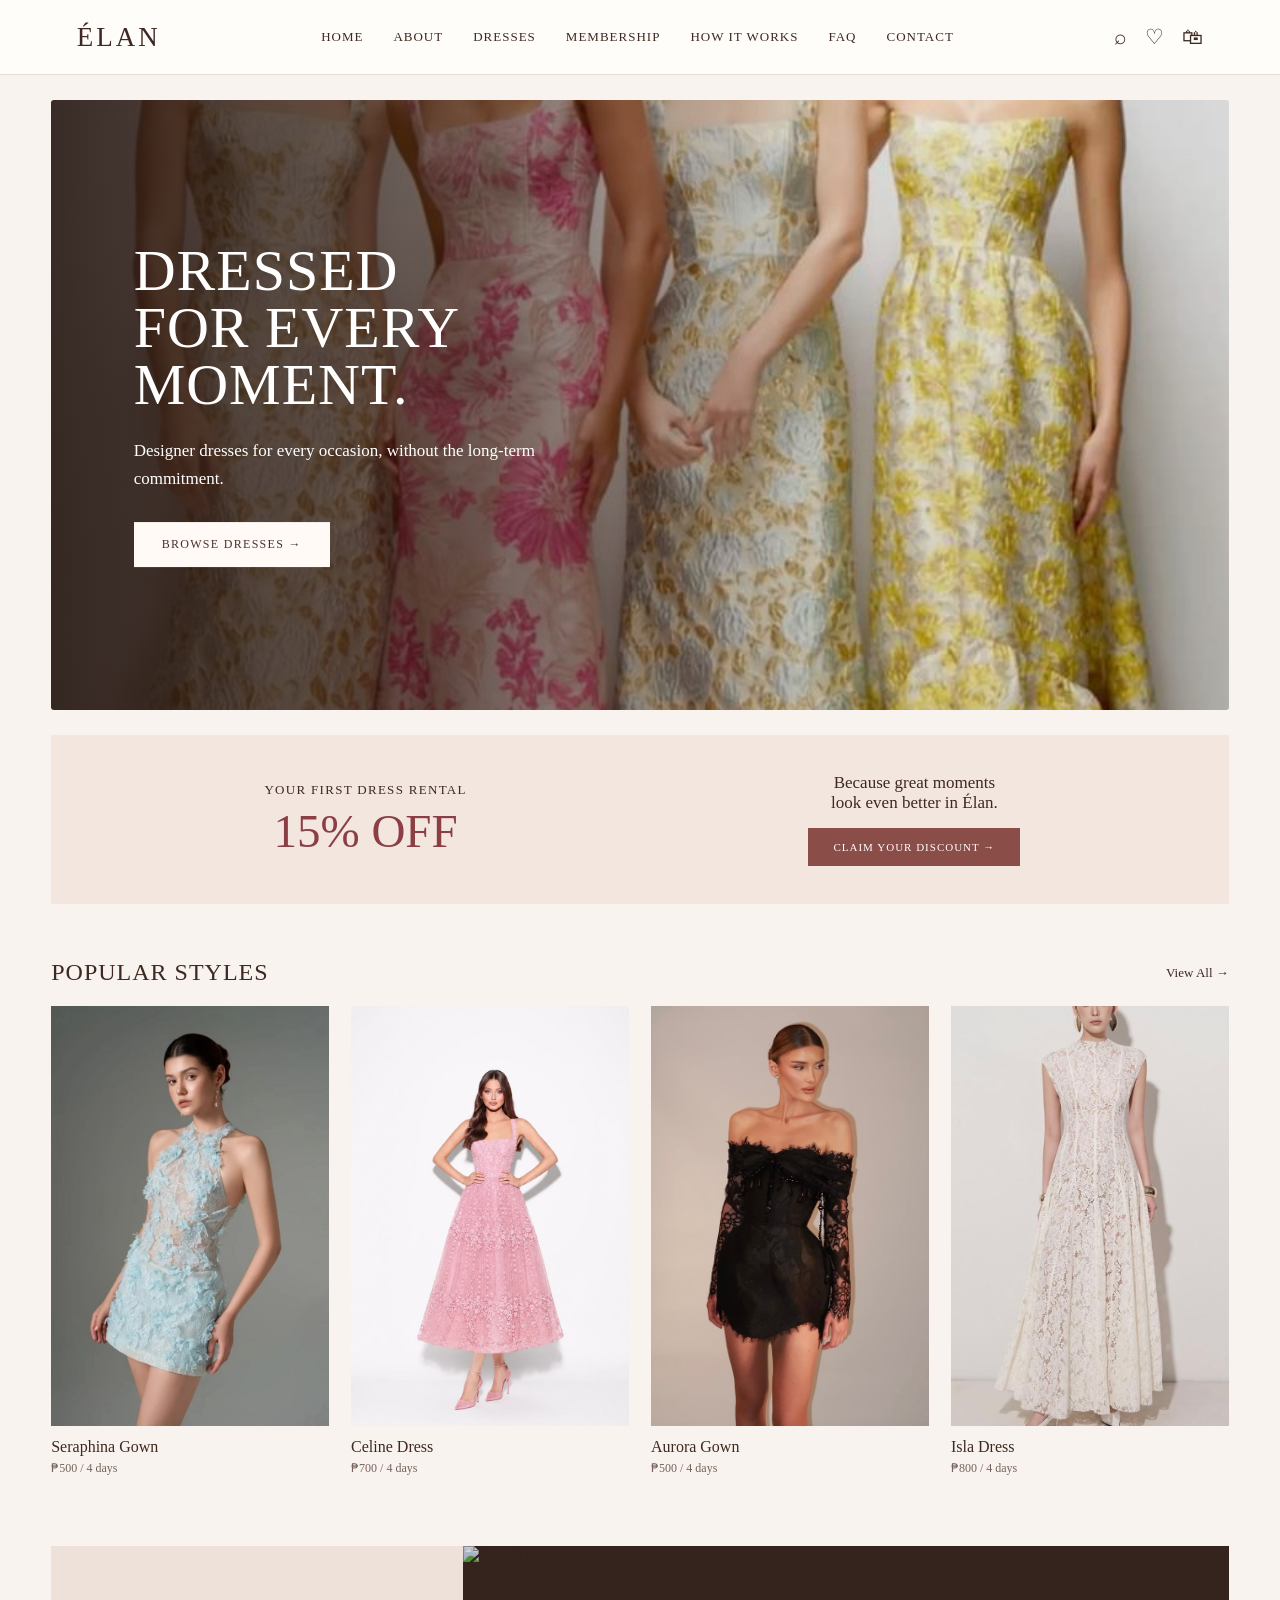
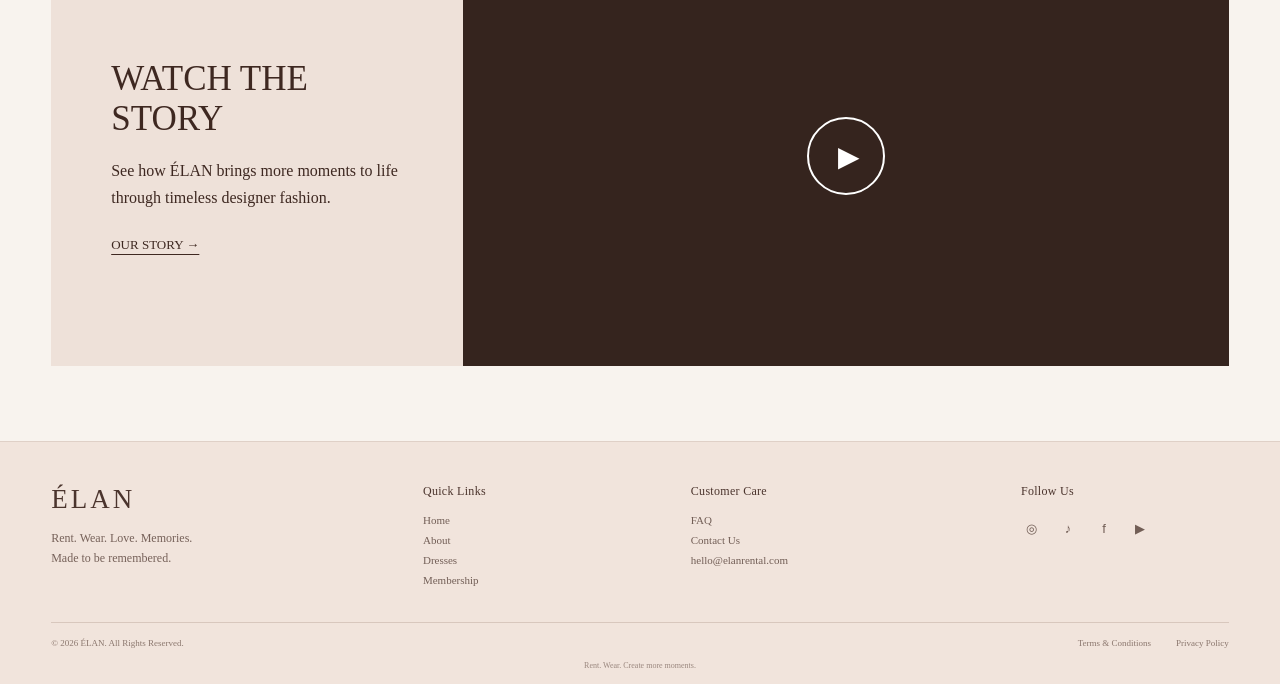
==== index.html @ a9548778 "Add files via upload" ====
<!DOCTYPE html>
<html lang="en">

<head>

    <meta charset="UTF-8">
    <meta name="viewport" content="width=device-width, initial-scale=1.0">

    <title>ÉLAN | Designer Dress Rental</title>

    <link rel="stylesheet" href="style.css">

</head>


<body id="home">


    <!-- ================= HEADER ================= -->

    <header>

        <a href="#home" class="logo">
            ÉLAN
        </a>


        <nav>

            <a href="#home">Home</a>

            <a href="about.html">About</a>

            <a href="#dresses.html">Dresses</a>

            <a href="membership.html">Membership</a>

            <a href="how.html">How It Works</a>

            <a href="#" id="faqLink">FAQ</a>

            <a href="mailto:hello@elanrental.com">Contact</a>

        </nav>


        <div class="icons">

            <span id="searchIcon" title="Search">⌕</span>

            <span id="heartIcon" title="Favorites">♡</span>

            <span id="bagIcon" title="Rental Bag">🛍</span>

        </div>

    </header>



    <!-- ================= HERO ================= -->

    <section class="hero">

        <div class="hero-content">

            <h1>
                DRESSED<br>
                FOR EVERY<br>
                MOMENT.
            </h1>


            <p>
                Designer dresses for every occasion,
                without the long-term commitment.
            </p>


            <a href="#dresses" class="btn-light">
                Browse Dresses →
            </a>

        </div>

    </section>



    <!-- ================= DISCOUNT ================= -->

    <section class="promo">

        <div class="promo-left">

            <p class="promo-small">
                Your First Dress Rental
            </p>

            <h2>
                15% OFF
            </h2>

        </div>


        <div class="promo-right">

            <p>
                Because great moments<br>
                look even better in Élan.
            </p>


            <a href="#" class="btn-dark" id="discountButton">
                Claim Your Discount →
            </a>

        </div>

    </section>



    <!-- ================= POPULAR STYLES ================= -->

    <section class="section" id="dresses">

        <div class="section-title-row">

            <h2>
                Popular Styles
            </h2>


            <a href="#dresses" class="view-all" id="viewAllButton">
                View All →
            </a>

        </div>



        <div class="dress-grid">


            <!-- DRESS 1 -->

            <div
                class="dress-card"
                data-name="Seraphina Gown"
                data-price="500"
            >

                <div class="dress-image">

                    <img
                        src="assets/dress1.jpg"
                        alt="Seraphina Gown"
                    >

                </div>


                <div class="dress-info">

                    <h3>
                        Seraphina Gown
                    </h3>

                    <p>
                        ₱500 / 4 days
                    </p>

                </div>

            </div>



            <!-- DRESS 2 -->

            <div
                class="dress-card"
                data-name="Celine Dress"
                data-price="700"
            >

                <div class="dress-image">

                    <img
                        src="assets/dress2.jpg"
                        alt="Celine Dress"
                    >

                </div>


                <div class="dress-info">

                    <h3>
                        Celine Dress
                    </h3>

                    <p>
                        ₱700 / 4 days
                    </p>

                </div>

            </div>



            <!-- DRESS 3 -->

            <div
                class="dress-card"
                data-name="Aurora Gown"
                data-price="500"
            >

                <div class="dress-image">

                    <img
                        src="assets/dress3.jpg"
                        alt="Aurora Gown"
                    >

                </div>


                <div class="dress-info">

                    <h3>
                        Aurora Gown
                    </h3>

                    <p>
                        ₱500 / 4 days
                    </p>

                </div>

            </div>



            <!-- DRESS 4 -->

            <div
                class="dress-card"
                data-name="Isla Dress"
                data-price="800"
            >

                <div class="dress-image">

                    <img
                        src="assets/dress4.jpg"
                        alt="Isla Dress"
                    >

                </div>


                <div class="dress-info">

                    <h3>
                        Isla Dress
                    </h3>

                    <p>
                        ₱800 / 4 days
                    </p>

                </div>

            </div>

        </div>

    </section>



    <!-- ================= WATCH THE STORY ================= -->

    <section class="story-section" id="story">

        <div class="story-text">

            <h2>
                Watch The Story
            </h2>


            <p>
                See how ÉLAN brings more
                moments to life through
                timeless designer fashion.
            </p>


            <a href="#story" class="story-link" id="storyLink">
                Our Story →
            </a>

        </div>



        <div class="video-box">

            <img
                id="videoThumbnail"
                src="assets/video-thumbnail.jpg"
                alt="ÉLAN Promotional Video"
            >


            <video
                id="elanVideo"
                controls
            >

                <source
                    src="assets/elan-video.mp4"
                    type="video/mp4"
                >

                Your browser does not support the video.

            </video>


            <div class="video-overlay" id="videoOverlay">

                <div class="play-button" id="playButton">
                    ▶
                </div>

            </div>

        </div>

    </section>



    <!-- ================= FOOTER ================= -->

    <footer>

        <div class="footer-main">


            <!-- BRAND -->

            <div class="footer-brand">

                <h2>
                    ÉLAN
                </h2>

                <p>
                    Rent. Wear. Love. Memories.<br>
                    Made to be remembered.
                </p>

            </div>



            <!-- QUICK LINKS -->

            <div class="footer-column">

                <h3>
                    Quick Links
                </h3>


                <a href="#home">
                    Home
                </a>


                <a href="about.html">About</a>
                </a>


                <a href="#dresses.html">
                    Dresses
                </a>


                <a href="membership.html">Membership</a>
                </a>

            </div>



            <!-- CUSTOMER CARE -->

            <div class="footer-column">

                <h3>
                    Customer Care
                </h3>


                <a href="#" class="faqButton">
                    FAQ
                </a>


                <a href="mailto:hello@elanrental.com">
                    Contact Us
                </a>


                <a href="mailto:hello@elanrental.com">
                    hello@elanrental.com
                </a>

            </div>



            <!-- FOLLOW US -->

            <div class="footer-column">

                <h3>
                    Follow Us
                </h3>


                <div class="social-icons">

                    <a
                        href="#"
                        class="socialLink"
                        data-social="Instagram"
                        aria-label="Instagram"
                    >
                        ◎
                    </a>


                    <a
                        href="#"
                        class="socialLink"
                        data-social="TikTok"
                        aria-label="TikTok"
                    >
                        ♪
                    </a>


                    <a
                        href="#"
                        class="socialLink"
                        data-social="Facebook"
                        aria-label="Facebook"
                    >
                        f
                    </a>


                    <a
                        href="#"
                        class="socialLink"
                        data-social="YouTube"
                        aria-label="YouTube"
                    >
                        ▶
                    </a>

                </div>

            </div>

        </div>



        <!-- FOOTER BOTTOM -->

        <div class="footer-bottom">

            <span>
                © 2026 ÉLAN. All Rights Reserved.
            </span>


            <div class="footer-bottom-links">

                <a href="#" id="termsButton">
                    Terms & Conditions
                </a>


                <a href="#" id="privacyButton">
                    Privacy Policy
                </a>

            </div>

        </div>



        <div class="footer-note">
            Rent. Wear. Create more moments.
        </div>

    </footer>


    <script src="script.js"></script>

</body>

</html>
---- style.css ----
* {
    margin: 0;
    padding: 0;
    box-sizing: border-box;
}

html {
    scroll-behavior: smooth;
}

body {
    font-family: Georgia, "Times New Roman", serif;
    background: #f8f3ee;
    color: #3e2821;
}

a {
    text-decoration: none;
    color: inherit;
}


/* =========================
   HEADER
========================== */

header {
    height: 75px;
    background: #fffdf9;

    display: flex;
    align-items: center;
    justify-content: space-between;

    padding: 0 6%;

    border-bottom: 1px solid #e7ddd5;
}

.logo {
    font-size: 27px;
    letter-spacing: 3px;
    font-weight: normal;
}

nav {
    display: flex;
    gap: 30px;

    font-size: 13px;
    text-transform: uppercase;
    letter-spacing: 1px;
}

nav a {
    transition: 0.2s;
}

nav a:hover {
    opacity: 0.55;
}

.icons {
    display: flex;
    align-items: center;
    gap: 18px;

    font-size: 21px;
}

.icons span {
    cursor: pointer;
    user-select: none;
}


/* =========================
   HERO
========================== */

.hero {
    width: 92%;
    max-width: 1450px;
    height: 610px;

    margin: 25px auto;

    position: relative;
    overflow: hidden;

    border-radius: 3px;

    background:
        linear-gradient(
            90deg,
            rgba(34, 18, 13, 0.88) 0%,
            rgba(42, 24, 17, 0.63) 34%,
            rgba(0, 0, 0, 0.05) 70%
        ),
        url("assets/hero.jpg");

    background-size: cover;
    background-position: center;
}

.hero-content {
    position: absolute;

    left: 7%;
    top: 50%;

    transform: translateY(-50%);

    max-width: 490px;

    color: white;
}

.hero h1 {
    font-size: 58px;
    line-height: 0.98;

    font-weight: normal;
    letter-spacing: 1px;

    margin-bottom: 24px;
}

.hero p {
    font-size: 17px;
    line-height: 1.6;

    margin-bottom: 30px;

    max-width: 410px;
}

.btn-light {
    display: inline-block;

    background: #fffaf5;
    color: #493129;

    padding: 15px 28px;

    text-transform: uppercase;

    font-size: 12px;
    letter-spacing: 1.3px;

    transition: 0.2s;
}

.btn-light:hover {
    background: #e9ddd4;
}


/* =========================
   PROMO
========================== */

.promo {
    width: 92%;
    max-width: 1450px;

    margin: 0 auto 55px;

    background: #f2e6df;

    display: grid;
    grid-template-columns: 1fr 1fr;

    align-items: center;

    padding: 38px 65px;

    gap: 50px;
}

.promo-left {
    text-align: center;
}

.promo-small {
    font-size: 13px;

    text-transform: uppercase;
    letter-spacing: 1.3px;

    margin-bottom: 6px;
}

.promo-left h2 {
    font-size: 47px;
    font-weight: normal;

    color: #8b3f45;
}

.promo-right {
    text-align: center;
}

.promo-right p {
    font-size: 17px;
    margin-bottom: 15px;
}

.btn-dark {
    display: inline-block;

    padding: 13px 25px;

    background: #8a4d48;
    color: white;

    text-transform: uppercase;

    font-size: 11px;
    letter-spacing: 1px;
}


/* =========================
   POPULAR STYLES
========================== */

.section {
    width: 92%;
    max-width: 1450px;

    margin: 0 auto 70px;
}

.section-title-row {
    display: flex;

    align-items: center;
    justify-content: space-between;

    margin-bottom: 20px;
}

.section-title-row h2 {
    font-size: 24px;
    font-weight: normal;

    text-transform: uppercase;
    letter-spacing: 1px;
}

.view-all {
    font-size: 13px;
}

.dress-grid {
    display: grid;

    grid-template-columns: repeat(4, 1fr);

    gap: 22px;
}

.dress-card {
    cursor: pointer;
}

.dress-image {
    height: 420px;
    width: 100%;

    overflow: hidden;

    background: #e8ded7;
}

.dress-image img {
    width: 100%;
    height: 100%;

    object-fit: cover;

    transition: transform 0.35s ease;
}

.dress-card:hover img {
    transform: scale(1.035);
}

.dress-info {
    padding-top: 12px;
}

.dress-info h3 {
    font-size: 16px;
    font-weight: normal;

    margin-bottom: 5px;
}

.dress-info p {
    font-size: 12px;

    color: #77635c;
}


/* =========================
   STORY / VIDEO
========================== */

.story-section {
    width: 92%;
    max-width: 1450px;

    margin: 0 auto 75px;

    display: grid;
    grid-template-columns: 35% 65%;

    min-height: 420px;

    background: #eee1d9;
}

.story-text {
    padding: 60px;

    display: flex;
    flex-direction: column;

    justify-content: center;
}

.story-text h2 {
    font-size: 35px;
    font-weight: normal;

    margin-bottom: 18px;

    text-transform: uppercase;
}

.story-text p {
    font-size: 16px;
    line-height: 1.7;

    margin-bottom: 26px;

    max-width: 350px;
}

.story-link {
    font-size: 13px;

    text-transform: uppercase;

    text-decoration: underline;
    text-underline-offset: 5px;
}

.video-box {
    position: relative;

    min-height: 420px;

    overflow: hidden;

    background: #3c2923;
}

.video-box img {
    width: 100%;
    height: 100%;

    object-fit: cover;

    position: absolute;
}

.video-box video {
    width: 100%;
    height: 100%;

    min-height: 420px;

    object-fit: cover;

    position: absolute;

    display: none;
}

.video-overlay {
    position: absolute;
    inset: 0;

    background: rgba(26, 14, 10, 0.18);

    display: flex;

    align-items: center;
    justify-content: center;
}

.play-button {
    width: 78px;
    height: 78px;

    border: 2px solid white;
    border-radius: 50%;

    display: flex;

    align-items: center;
    justify-content: center;

    color: white;

    font-size: 28px;

    padding-left: 5px;

    cursor: pointer;
}


/* =========================
   FOOTER
========================== */

footer {
    background: #f1e4dc;

    border-top: 1px solid #dfd0c7;

    color: #4b342d;
}

.footer-main {
    width: 92%;
    max-width: 1450px;

    margin: 0 auto;

    padding: 42px 0 28px;

    display: grid;

    grid-template-columns: 1.5fr 1fr 1.3fr 1fr;

    gap: 60px;

    align-items: start;
}

.footer-brand h2 {
    font-size: 27px;

    font-weight: normal;

    letter-spacing: 3px;

    margin-bottom: 13px;
}

.footer-brand p {
    max-width: 270px;

    font-size: 12px;
    line-height: 1.7;

    color: #766159;
}

.footer-column {
    display: flex;

    flex-direction: column;

    align-items: flex-start;
}

.footer-column h3 {
    font-size: 12px;

    font-weight: normal;

    margin-bottom: 15px;

    letter-spacing: 0.3px;
}

.footer-column a {
    font-size: 11px;

    color: #725e56;

    margin-bottom: 8px;

    transition: 0.2s;
}

.footer-column a:hover {
    color: #3e2821;

    text-decoration: underline;
}

.social-icons {
    display: flex;

    align-items: center;

    gap: 14px;

    margin-top: 3px;
}

.social-icons a {
    font-family: Arial, sans-serif;

    font-size: 13px;

    margin: 0;

    width: 22px;
    height: 22px;

    display: flex;

    align-items: center;
    justify-content: center;

    border-radius: 50%;
}

.footer-bottom {
    width: 92%;
    max-width: 1450px;

    margin: 0 auto;

    border-top: 1px solid #d8c7bd;

    padding: 15px 0 10px;

    display: flex;

    justify-content: space-between;
    align-items: center;

    font-size: 9px;

    color: #8b776e;
}

.footer-bottom-links {
    display: flex;

    gap: 25px;
}

.footer-bottom a:hover {
    text-decoration: underline;
}

.footer-note {
    width: 92%;
    max-width: 1450px;

    margin: 0 auto;

    text-align: center;

    padding: 3px 0 14px;

    font-size: 8px;

    color: #9a877e;
}


/* =========================
   RESPONSIVE
========================== */

@media (max-width: 1000px) {

    nav {
        display: none;
    }

    .hero {
        height: 520px;
    }

    .hero h1 {
        font-size: 45px;
    }

    .dress-grid {
        grid-template-columns: repeat(2, 1fr);
    }

    .story-section {
        grid-template-columns: 1fr;
    }

    .story-text {
        padding: 45px;
    }

    .video-box {
        height: 400px;
    }

    .footer-main {
        grid-template-columns: repeat(2, 1fr);

        gap: 35px;
    }
}


@media (max-width: 650px) {

    header {
        padding: 0 20px;
    }

    .hero {
        width: calc(100% - 24px);

        height: 530px;
    }

    .hero-content {
        left: 8%;
        right: 8%;
    }

    .hero h1 {
        font-size: 38px;
    }

    .promo {
        width: calc(100% - 24px);

        grid-template-columns: 1fr;

        padding: 30px 20px;

        gap: 20px;
    }

    .promo-left h2 {
        font-size: 37px;
    }

    .section {
        width: calc(100% - 24px);
    }

    .dress-grid {
        grid-template-columns: repeat(2, 1fr);

        gap: 12px;
    }

    .dress-image {
        height: 270px;
    }

    .story-section {
        width: calc(100% - 24px);
    }

    .footer-main {
        grid-template-columns: 1fr 1fr;

        gap: 30px 20px;

        padding: 30px 0 20px;
    }

    .footer-brand {
        grid-column: 1 / -1;
    }

    .footer-bottom {
        flex-direction: column;

        gap: 8px;

        text-align: center;
    }
}



/* ================= ABOUT HERO ================= */

.about-hero {
    width: 92%;
    max-width: 1450px;
    height: 520px;

    margin: 25px auto 35px;

    position: relative;
    overflow: hidden;
}

.about-hero-image {
    position: absolute;
    width: 100%;
    height: 100%;

    object-fit: cover;
    object-position: center;
}

.about-hero-overlay {
    position: absolute;
    inset: 0;

    background: linear-gradient(
        90deg,
        rgba(47, 25, 19, 0.82) 0%,
        rgba(47, 25, 19, 0.45) 35%,
        rgba(0, 0, 0, 0.05) 70%
    );
}

.about-hero-content {
    position: absolute;

    left: 6%;
    top: 50%;

    transform: translateY(-50%);

    color: white;

    z-index: 2;
}

.about-hero-content h1 {
    font-size: 58px;
    line-height: 0.95;

    font-weight: normal;

    margin-bottom: 20px;
}

.about-hero-content p {
    font-size: 17px;
    line-height: 1.55;
}


/* ================= ABOUT CONTENT ================= */

.about-content {
    width: 92%;
    max-width: 1450px;

    margin: 0 auto 30px;
}

.about-story-row,
.about-mission-row {
    display: grid;

    grid-template-columns: 1fr 320px;

    gap: 55px;

    align-items: center;

    padding: 35px 20px;
}

.about-text h2 {
    font-size: 30px;
    font-weight: normal;

    margin-bottom: 12px;
}

.about-text p {
    max-width: 700px;

    font-size: 15px;
    line-height: 1.7;

    color: #654f47;

    margin-bottom: 8px;
}


/* ================= STORY + MISSION IMAGES ================= */

.about-small-image {
    width: 100%;
    height: 230px;

    overflow: hidden;
}

.about-small-image img {
    width: 100%;
    height: 100%;

    object-fit: cover;
}


/* ================= QUOTE ================= */

.about-quote {
    width: 92%;
    max-width: 1450px;
    height: 280px;

    margin: 0 auto 75px;

    position: relative;
    overflow: hidden;
}

.about-quote-image {
    position: absolute;

    width: 100%;
    height: 100%;

    object-fit: cover;
}

.about-quote-overlay {
    position: absolute;
    inset: 0;

    background: rgba(59, 31, 25, 0.35);
}

.about-quote-text {
    position: absolute;
    inset: 0;

    display: flex;
    align-items: center;
    justify-content: center;

    text-align: center;

    color: white;
}

.about-quote-text h2 {
    font-size: 42px;

    line-height: 1.2;

    font-weight: normal;
}


/* ================= RESPONSIVE ================= */

@media (max-width: 900px) {

    .about-hero {
        height: 450px;
    }

    .about-story-row,
    .about-mission-row {
        grid-template-columns: 1fr 250px;

        gap: 30px;
    }

}


@media (max-width: 650px) {

    .about-hero {
        width: calc(100% - 24px);
        height: 420px;
    }

    .about-hero-content {
        left: 8%;
    }

    .about-hero-content h1 {
        font-size: 43px;
    }

    .about-content {
        width: calc(100% - 24px);
    }

    .about-story-row,
    .about-mission-row {
        grid-template-columns: 1fr;

        padding: 25px 5px;
    }

    .about-small-image {
        height: 260px;
    }

    .about-quote {
        width: calc(100% - 24px);
        height: 220px;
    }

    .about-quote-text h2 {
        font-size: 32px;
    }

}

/* =========================================
   DRESSES PAGE
========================================= */

.dresses-page {
    width: 92%;
    max-width: 1450px;
    margin: 35px auto 80px;
}


/* ================= PAGE HEADING ================= */

.dresses-heading {
    margin-bottom: 25px;
}

.dresses-heading h1 {
    font-size: 42px;
    font-weight: normal;
    margin-bottom: 5px;
}

.dresses-heading p {
    font-size: 13px;
    color: #75615a;
}


/* ================= SEARCH ================= */

.dress-search-area {
    margin-bottom: 18px;
}

.dress-search-box {
    width: 100%;
    display: flex;

    border: 1px solid #d4c8c0;

    background: white;
}

.dress-search-box input {
    flex: 1;

    border: none;
    outline: none;

    padding: 13px 15px;

    font-family: inherit;
    font-size: 12px;

    background: transparent;
}

.dress-search-box button {
    width: 50px;

    border: none;
    background: transparent;

    font-size: 18px;

    color: #4b342d;

    cursor: pointer;
}


/* ================= RESULT HEADER ================= */

.dress-results-header {
    display: flex;

    justify-content: space-between;
    align-items: center;

    margin-bottom: 15px;

    font-size: 12px;
}

.dress-results-header button {
    border: none;
    background: transparent;

    font-family: inherit;
    font-size: 12px;

    color: #4b342d;

    cursor: pointer;
}


/* ================= DRESS GRID ================= */

.all-dress-grid {
    display: grid;

    grid-template-columns: repeat(4, 1fr);

    gap: 28px 22px;
}

.all-dress-card {
    cursor: pointer;
}

.all-dress-image {
    width: 100%;
    height: 390px;

    overflow: hidden;

    background: #e8ded7;
}

.all-dress-image img {
    width: 100%;
    height: 100%;

    object-fit: cover;

    transition: transform 0.3s ease;
}

.all-dress-card:hover img {
    transform: scale(1.035);
}

.all-dress-info {
    padding-top: 10px;
}

.all-dress-info h3 {
    font-size: 15px;

    font-weight: normal;

    margin-bottom: 4px;
}

.all-dress-info p {
    font-size: 11px;

    color: #77635c;
}


/* ================= RESPONSIVE ================= */

@media (max-width: 1000px) {

    .all-dress-grid {
        grid-template-columns: repeat(3, 1fr);
    }

}


@media (max-width: 700px) {

    .dresses-heading h1 {
        font-size: 34px;
    }

    .all-dress-grid {
        grid-template-columns: repeat(2, 1fr);

        gap: 18px 12px;
    }

    .all-dress-image {
        height: 280px;
    }

}

/* =========================================
   MEMBERSHIP PAGE
========================================= */

.membership-page {
    width: 92%;
    max-width: 1450px;

    margin: 35px auto 80px;
}


/* ================= PAGE TITLE ================= */

.membership-heading {
    text-align: center;

    margin-bottom: 35px;
}

.membership-heading h1 {
    font-size: 42px;

    font-weight: normal;

    margin-bottom: 6px;
}

.membership-heading p {
    font-size: 13px;

    color: #766159;
}


/* ================= MEMBERSHIP GRID ================= */

.membership-grid {
    display: grid;

    grid-template-columns: repeat(3, 1fr);

    gap: 24px;
}


/* ================= CARD ================= */

.membership-card {
    background: #f8f1ec;

    border: 1px solid #e1d6cf;

    min-height: 460px;

    padding: 35px 30px;

    text-align: center;

    display: flex;
    flex-direction: column;
}

.membership-card h3 {
    font-size: 14px;

    font-weight: normal;

    letter-spacing: 1px;

    margin-bottom: 7px;
}

.membership-tagline {
    min-height: 42px;

    font-size: 12px;
    line-height: 1.5;

    color: #75625a;

    margin-bottom: 20px;
}


/* ================= PRICE ================= */

.membership-price {
    margin-bottom: 22px;
}

.membership-price h2 {
    font-size: 32px;

    font-weight: normal;

    margin-bottom: 2px;
}

.membership-price span {
    font-size: 11px;

    color: #75625a;
}


/* ================= FEATURES ================= */

.membership-card ul {
    text-align: left;

    margin: 0 auto 28px;

    padding-left: 18px;

    width: 100%;
    max-width: 220px;

    flex: 1;
}

.membership-card li {
    font-size: 12px;

    line-height: 1.8;

    color: #5f4b43;
}


/* ================= BUTTON ================= */

.membership-button {
    width: 100%;

    border: none;

    background: #8a4d48;
    color: white;

    padding: 13px;

    font-family: inherit;

    font-size: 11px;

    letter-spacing: 1px;

    cursor: pointer;

    transition: 0.2s;
}

.membership-button:hover {
    opacity: 0.85;
}


/* ================= RESPONSIVE ================= */

@media (max-width: 900px) {

    .membership-grid {
        grid-template-columns: 1fr;
    }

    .membership-card {
        min-height: auto;
    }

}


@media (max-width: 650px) {

    .membership-heading h1 {
        font-size: 34px;
    }

    .membership-card {
        padding: 30px 24px;
    }

}

/* =========================================
   HOW IT WORKS PAGE
========================================= */


/* ================= HERO ================= */

.how-hero {
    width: 92%;
    max-width: 1450px;
    height: 280px;

    margin: 25px auto 35px;

    position: relative;

    overflow: hidden;

    background: #eaded7;
}


.how-hero-image {
    position: absolute;

    right: 0;
    top: 0;

    width: 48%;
    height: 100%;

    object-fit: cover;
    object-position: center;
}


.how-hero-overlay {
    position: absolute;
    inset: 0;

    background: linear-gradient(
        90deg,
        rgba(239, 225, 217, 1) 0%,
        rgba(239, 225, 217, 0.95) 45%,
        rgba(239, 225, 217, 0.1) 75%
    );
}


.how-hero-text {
    position: absolute;

    left: 17%;
    top: 50%;

    transform: translateY(-50%);

    text-align: center;

    z-index: 2;
}


.how-hero-text h1 {
    font-size: 42px;

    font-weight: normal;

    margin-bottom: 5px;
}


.how-hero-text p {
    font-size: 13px;

    color: #745f57;
}



/* ================= PAGE ================= */

.how-page {
    width: 92%;
    max-width: 1450px;

    margin: 0 auto 75px;
}



/* ================= STEPS ================= */

.steps-section {
    max-width: 900px;

    margin: 0 auto 35px;
}


.how-step {
    display: grid;

    grid-template-columns: 48px 1fr;

    gap: 20px;

    align-items: start;

    margin-bottom: 22px;
}


.step-number {
    width: 38px;
    height: 38px;

    border-radius: 50%;

    background: #bb8d78;

    color: white;

    display: flex;

    align-items: center;
    justify-content: center;

    font-size: 15px;
}


.step-text h3 {
    font-size: 14px;

    font-weight: normal;

    letter-spacing: 0.5px;

    margin-bottom: 3px;
}


.step-text p {
    font-size: 12px;

    line-height: 1.6;

    color: #645149;

    max-width: 650px;
}



/* ================= BOTTOM BANNER ================= */

.how-banner {
    width: 100%;
    height: 310px;

    position: relative;

    overflow: hidden;

    background: #ead8d0;
}


.how-banner-image {
    position: absolute;

    right: 0;
    top: 0;

    width: 58%;
    height: 100%;

    object-fit: cover;
}


.how-banner-overlay {
    position: absolute;
    inset: 0;

    background: linear-gradient(
        90deg,
        rgba(224, 199, 188, 0.95) 0%,
        rgba(224, 199, 188, 0.75) 40%,
        rgba(224, 199, 188, 0.08) 75%
    );
}


.how-banner-text {
    position: absolute;

    left: 7%;
    top: 50%;

    transform: translateY(-50%);

    color: #4b342d;

    z-index: 2;
}


.how-banner-text h2 {
    font-size: 35px;

    font-weight: normal;

    line-height: 1.15;
}



/* ================= RESPONSIVE ================= */

@media (max-width: 900px) {

    .how-hero-text {
        left: 10%;
    }

    .how-hero-image {
        width: 55%;
    }

    .steps-section {
        max-width: 700px;
    }

}


@media (max-width: 650px) {

    .how-hero {
        width: calc(100% - 24px);
        height: 260px;
    }

    .how-hero-image {
        width: 100%;
    }

    .how-hero-overlay {
        background: rgba(239, 225, 217, 0.75);
    }

    .how-hero-text {
        left: 0;
        right: 0;

        text-align: center;
    }

    .how-hero-text h1 {
        font-size: 34px;
    }


    .how-page {
        width: calc(100% - 24px);
    }


    .how-step {
        grid-template-columns: 40px 1fr;

        gap: 15px;
    }


    .step-number {
        width: 34px;
        height: 34px;
    }


    .how-banner {
        height: 240px;
    }

    .how-banner-image {
        width: 100%;
    }

    .how-banner-overlay {
        background: rgba(224, 199, 188, 0.65);
    }

    .how-banner-text {
        left: 8%;
    }

    .how-banner-text h2 {
        font-size: 28px;
    }

}

/* =========================================
   FAQ PAGE
========================================= */


/* ================= FAQ HERO ================= */

.faq-hero {
    width: 92%;
    max-width: 1450px;
    height: 420px;

    margin: 25px auto 0;

    display: grid;

    grid-template-columns: 55% 45%;

    background: #f1e5de;

    overflow: hidden;
}


.faq-hero-text {
    padding: 55px 65px;

    display: flex;
    flex-direction: column;
    justify-content: center;
}


.faq-small-title {
    width: fit-content;

    font-size: 13px;

    text-decoration: underline;
    text-underline-offset: 5px;

    margin-bottom: 18px;
}


.faq-hero-text h1 {
    font-size: 52px;

    line-height: 0.95;

    font-weight: normal;

    color: #74373c;

    margin-bottom: 22px;
}


.faq-hero-text p {
    max-width: 550px;

    font-size: 14px;
    line-height: 1.6;

    color: #645048;
}


.faq-hero-image {
    height: 100%;

    overflow: hidden;
}


.faq-hero-image img {
    width: 100%;
    height: 100%;

    object-fit: cover;
}


/* ================= PAGE ================= */

.faq-page {
    width: 92%;
    max-width: 1450px;

    margin: 25px auto 75px;
}


/* ================= FAQ LIST ================= */

.faq-list {
    border-top: 1px solid #dfd2ca;
}


.faq-item {
    border-bottom: 1px solid #dfd2ca;

    background: #faf6f2;
}


/* ================= QUESTION ================= */

.faq-question {
    width: 100%;

    min-height: 66px;

    display: grid;

    grid-template-columns: 45px 1fr 30px;

    align-items: center;

    gap: 18px;

    padding: 10px 18px;

    border: none;

    background: transparent;

    color: #5b3432;

    font-family: Georgia, "Times New Roman", serif;

    text-align: left;

    cursor: pointer;
}


.faq-question:hover {
    background: #f5ede8;
}


.faq-number {
    width: 36px;
    height: 36px;

    border-radius: 50%;

    display: flex;
    align-items: center;
    justify-content: center;

    background: #a94f55;

    color: white;

    font-size: 14px;
}


.faq-question-text {
    font-size: 15px;
}


.faq-arrow {
    font-family: Arial, sans-serif;

    font-size: 20px;

    text-align: center;

    transition: transform 0.3s ease;
}


/* ================= HIDDEN ANSWER ================= */

.faq-answer {
    max-height: 0;

    overflow: hidden;

    opacity: 0;

    transition:
        max-height 0.45s ease,
        opacity 0.3s ease;
}


/* ================= ANSWER LAYOUT ================= */

.faq-answer-inner {
    display: grid;

    grid-template-columns: 1.6fr 1fr;

    gap: 45px;

    align-items: center;

    padding: 25px 65px 35px 82px;

    background: #f4ebe6;
}


.faq-answer-text h3 {
    font-size: 19px;

    font-weight: normal;

    color: #74373c;

    margin-bottom: 15px;
}


.faq-answer-text p {
    max-width: 700px;

    font-size: 13px;
    line-height: 1.7;

    color: #665149;

    margin-bottom: 10px;
}


/* ================= ANSWER IMAGE ================= */

.faq-answer-image {
    width: 100%;
    height: 220px;

    overflow: hidden;
}


.faq-answer-image img {
    width: 100%;
    height: 100%;

    object-fit: cover;

    display: block;
}


/* ================= ACTIVE / CLICKED ================= */

.faq-item.active .faq-answer {
    max-height: 600px;

    opacity: 1;
}


.faq-item.active .faq-arrow {
    transform: rotate(180deg);
}


.faq-item.active .faq-question {
    background: #f4ebe6;
}


/* ================= RESPONSIVE ================= */

@media (max-width: 850px) {

    .faq-hero {
        grid-template-columns: 1fr;

        height: auto;
    }

    .faq-hero-text {
        padding: 45px 35px;
    }

    .faq-hero-image {
        height: 340px;
    }


    .faq-answer-inner {
        grid-template-columns: 1fr;

        gap: 20px;

        padding:
            25px 35px
            35px 80px;
    }

    .faq-answer-image {
        height: 280px;
    }

}


@media (max-width: 600px) {

    .faq-hero,
    .faq-page {
        width: calc(100% - 24px);
    }

    .faq-hero-text {
        padding: 35px 22px;
    }

    .faq-hero-text h1 {
        font-size: 35px;
    }


    .faq-question {
        grid-template-columns: 36px 1fr 22px;

        gap: 10px;

        padding: 10px;
    }


    .faq-number {
        width: 32px;
        height: 32px;

        font-size: 12px;
    }


    .faq-question-text {
        font-size: 13px;
    }


    .faq-answer-inner {
        padding: 22px;

        grid-template-columns: 1fr;
    }


    .faq-answer-image {
        height: 220px;
    }

}
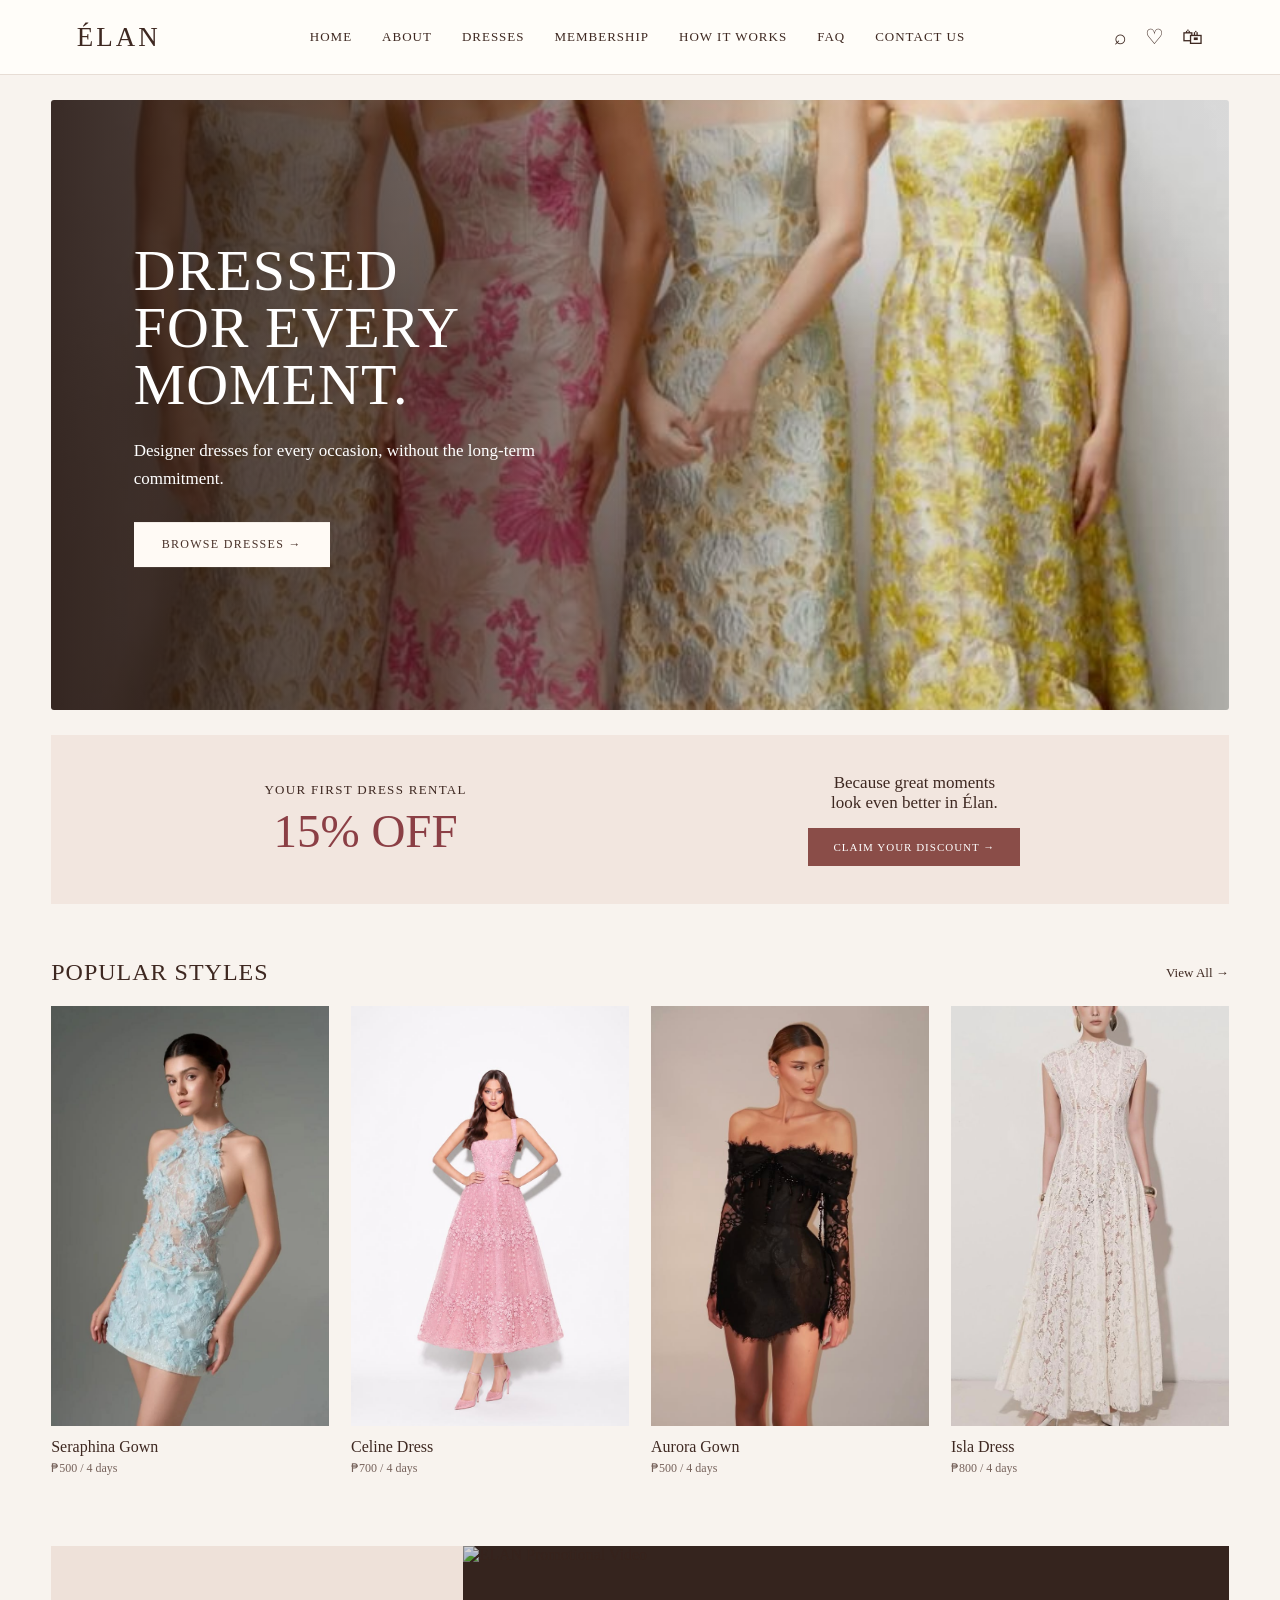
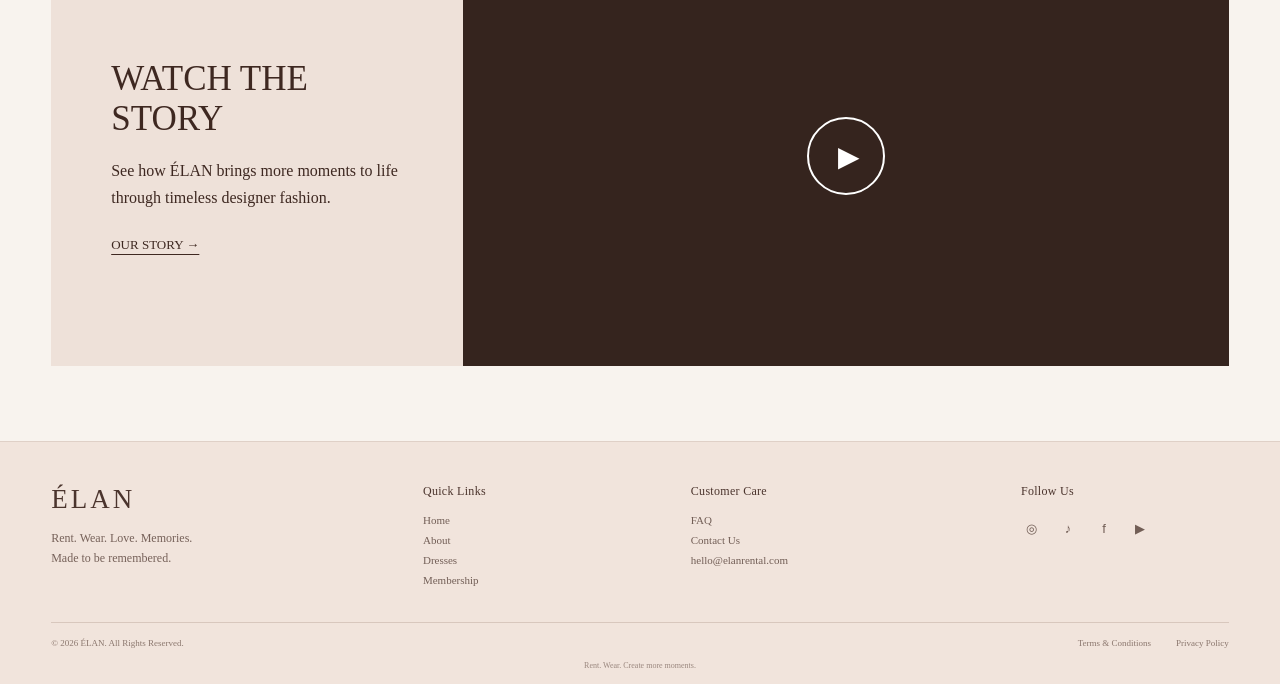
==== commit 5fadea95: "index.html" ====
--- a/index.html
+++ b/index.html
@@ -27,19 +27,19 @@
 
         <nav>
 
-            <a href="#home">Home</a>
+            <a href="index.html">Home</a>
 
             <a href="about.html">About</a>
 
-            <a href="#dresses.html">Dresses</a>
+            <a href="dresses.html">Dresses</a>
 
             <a href="membership.html">Membership</a>
 
             <a href="how.html">How It Works</a>
 
-            <a href="#" id="faqLink">FAQ</a>
-
-            <a href="mailto:hello@elanrental.com">Contact</a>
+            <a href="faq.html">FAQ</a>
+
+            <a href="contact.html">Contact Us</a>
 
         </nav>
 
@@ -133,7 +133,7 @@
             </h2>
 
 
-            <a href="#dresses" class="view-all" id="viewAllButton">
+            <a href="dresses.html" class="view-all" id="viewAllButton">
                 View All →
             </a>
 
@@ -524,4 +524,4 @@
 
 </body>
 
-</html>+</html>
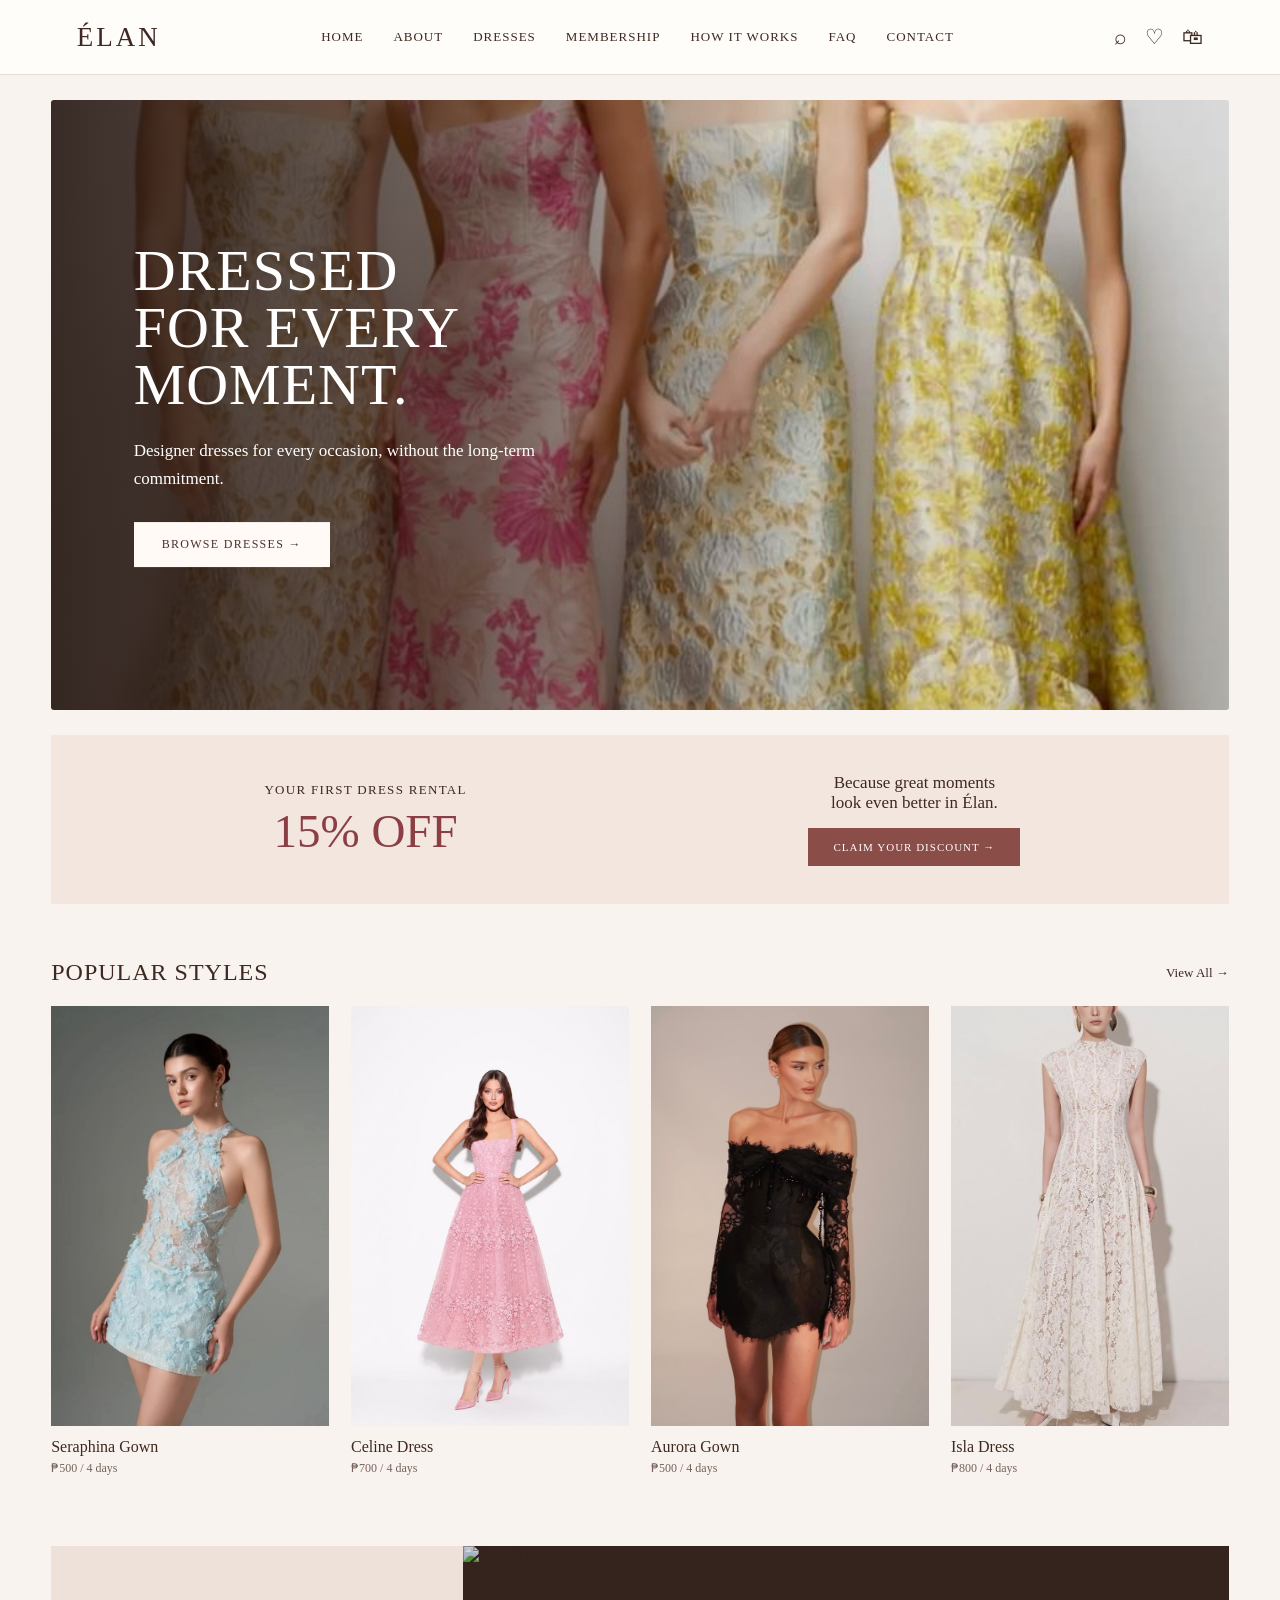
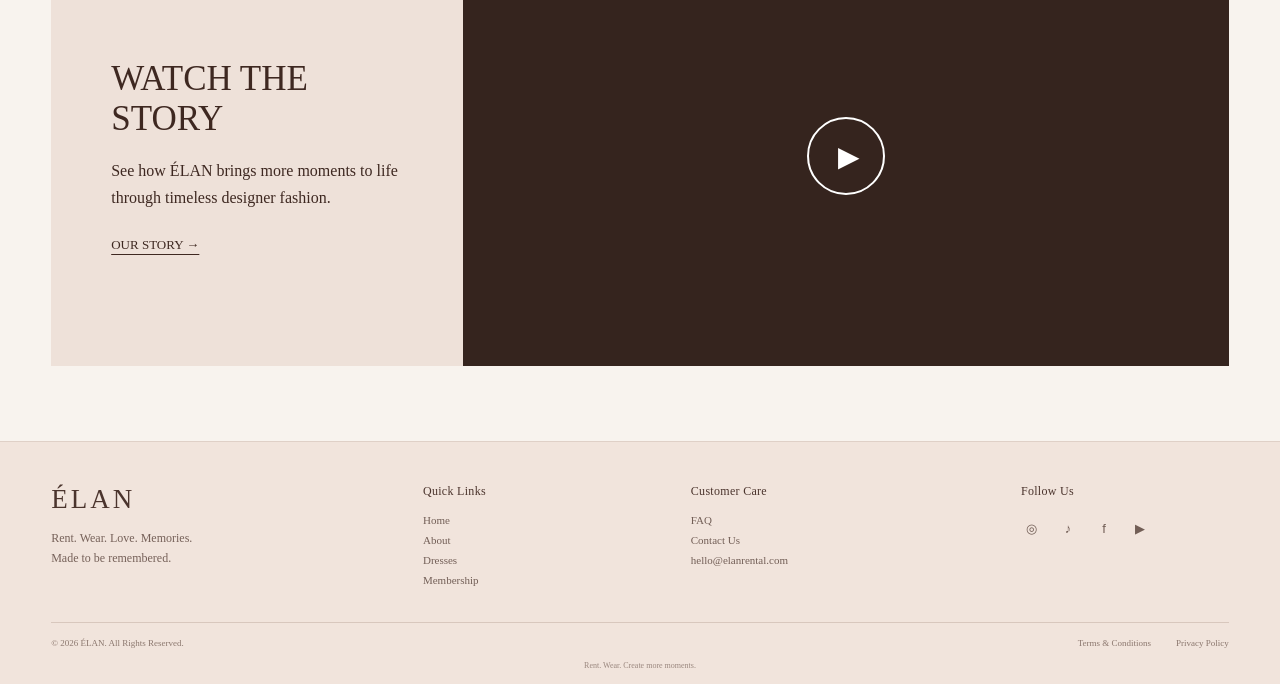
==== commit 8c37b859: "Add files via upload" ====
--- a/index.html
+++ b/index.html
@@ -39,7 +39,7 @@
 
             <a href="faq.html">FAQ</a>
 
-            <a href="contact.html">Contact Us</a>
+            <a href="contactus.html">Contact</a>
 
         </nav>
 
--- a/style.css
+++ b/style.css
@@ -1958,4 +1958,761 @@
         height: 220px;
     }
 
+}
+
+/* =========================================
+   CONTACT PAGE
+========================================= */
+
+.contact-page {
+    width: 92%;
+    max-width: 1100px;
+    margin: 35px auto 55px;
+}
+
+
+/* ================= CONTACT HEADING ================= */
+
+.contact-heading {
+    text-align: center;
+    margin-bottom: 28px;
+}
+
+.contact-heading h1 {
+    font-size: 42px;
+    font-weight: normal;
+    margin-bottom: 5px;
+}
+
+.contact-heading p {
+    font-size: 14px;
+    color: #75615a;
+}
+
+
+/* ================= CONTACT CONTENT ================= */
+
+.contact-content {
+    display: grid;
+    grid-template-columns: 42% 58%;
+    gap: 45px;
+    align-items: start;
+}
+
+
+/* ================= CONTACT INFORMATION ================= */
+
+.contact-info {
+    padding: 5px 0;
+}
+
+.contact-item {
+    display: flex;
+    align-items: flex-start;
+    gap: 16px;
+    margin-bottom: 23px;
+}
+
+.contact-icon {
+    width: 32px;
+    min-width: 32px;
+    height: 32px;
+
+    display: flex;
+    align-items: center;
+    justify-content: center;
+
+    font-family: Arial, sans-serif;
+    font-size: 21px;
+
+    color: #3e2821;
+}
+
+.contact-item h3 {
+    font-size: 15px;
+    font-weight: normal;
+    margin-bottom: 3px;
+}
+
+.contact-item p,
+.contact-item a {
+    font-size: 12px;
+    line-height: 1.5;
+    color: #665149;
+}
+
+.contact-item a:hover {
+    text-decoration: underline;
+}
+
+
+/* ================= SOCIAL ICONS ================= */
+
+.contact-social {
+    margin-top: 3px;
+}
+
+.contact-social-icons {
+    display: flex;
+    align-items: center;
+    gap: 16px;
+    margin-top: 8px;
+}
+
+.contact-social-icons a {
+    width: 30px;
+    height: 30px;
+
+    display: flex;
+    align-items: center;
+    justify-content: center;
+
+    border-radius: 50%;
+
+    font-family: Arial, sans-serif;
+    font-size: 17px;
+
+    color: #3e2821;
+
+    transition: 0.2s;
+}
+
+.contact-social-icons a:hover {
+    transform: translateY(-2px);
+    opacity: 0.65;
+}
+
+
+/* ================= CONTACT FORM ================= */
+
+.contact-form {
+    width: 100%;
+}
+
+.contact-form form {
+    display: flex;
+    flex-direction: column;
+    gap: 10px;
+}
+
+.form-group {
+    display: flex;
+    flex-direction: column;
+
+    border: 1px solid #dfd3cb;
+    background: #fffdf9;
+
+    padding: 9px 14px;
+}
+
+.form-group label {
+    font-size: 12px;
+    margin-bottom: 3px;
+    color: #4b342d;
+}
+
+.form-group input,
+.form-group textarea {
+    width: 100%;
+
+    border: none;
+    outline: none;
+
+    background: transparent;
+
+    font-family: Georgia, "Times New Roman", serif;
+    font-size: 12px;
+
+    color: #3e2821;
+}
+
+.form-group input {
+    height: 25px;
+}
+
+.form-group textarea {
+    height: 75px;
+    resize: none;
+}
+
+.form-group input::placeholder,
+.form-group textarea::placeholder {
+    color: #a08f87;
+}
+
+
+/* ================= SEND BUTTON ================= */
+
+.contact-submit {
+    width: 100%;
+
+    border: none;
+
+    background: #8a4d48;
+    color: white;
+
+    padding: 14px;
+
+    font-family: Georgia, "Times New Roman", serif;
+    font-size: 12px;
+
+    letter-spacing: 1px;
+
+    cursor: pointer;
+
+    transition: 0.2s;
+}
+
+.contact-submit:hover {
+    background: #743f3c;
+}
+
+
+/* ================= MAP ================= */
+
+.contact-map {
+    width: 100%;
+    height: 180px;
+
+    margin-top: 25px;
+
+    overflow: hidden;
+
+    background: #e8ded7;
+}
+
+.contact-map iframe {
+    width: 100%;
+    height: 100%;
+
+    border: none;
+
+    display: block;
+}
+
+
+/* =========================================
+   CONTACT RESPONSIVE
+========================================= */
+
+@media (max-width: 900px) {
+
+    .contact-content {
+        grid-template-columns: 1fr;
+        gap: 30px;
+    }
+
+    .contact-info {
+        display: grid;
+        grid-template-columns: 1fr 1fr;
+        gap: 10px 25px;
+    }
+
+    .contact-item {
+        margin-bottom: 15px;
+    }
+
+    .contact-social {
+        grid-column: 1 / -1;
+    }
+
+}
+
+
+@media (max-width: 650px) {
+
+    .contact-page {
+        width: calc(100% - 24px);
+        margin-top: 25px;
+    }
+
+    .contact-heading h1 {
+        font-size: 34px;
+    }
+
+    .contact-heading p {
+        font-size: 13px;
+    }
+
+    .contact-content {
+        grid-template-columns: 1fr;
+        gap: 25px;
+    }
+
+    .contact-info {
+        display: block;
+    }
+
+    .contact-item {
+        margin-bottom: 20px;
+    }
+
+    .contact-form {
+        width: 100%;
+    }
+
+    .contact-map {
+        height: 200px;
+        margin-top: 25px;
+    }
+
+}
+
+/* =========================================
+   FAQ PAGE
+========================================= */
+
+
+/* ================= FAQ HERO ================= */
+
+.faq-hero {
+    width: 92%;
+    max-width: 1450px;
+
+    height: 420px;
+
+    margin: 25px auto 0;
+
+    display: grid;
+    grid-template-columns: 55% 45%;
+
+    background: #f1e5de;
+
+    overflow: hidden;
+}
+
+
+/* ================= HERO TEXT ================= */
+
+.faq-hero-text {
+    padding: 55px 65px;
+
+    display: flex;
+    flex-direction: column;
+
+    justify-content: center;
+}
+
+
+.faq-small-title {
+    width: fit-content;
+
+    font-size: 13px;
+
+    text-decoration: underline;
+    text-underline-offset: 5px;
+
+    margin-bottom: 18px;
+}
+
+
+.faq-hero-text h1 {
+    font-size: 52px;
+
+    line-height: 0.95;
+
+    font-weight: normal;
+
+    color: #74373c;
+
+    margin-bottom: 22px;
+}
+
+
+.faq-hero-text p {
+    max-width: 550px;
+
+    font-size: 14px;
+
+    line-height: 1.6;
+
+    color: #645048;
+}
+
+
+/* ================= HERO IMAGE ================= */
+
+.faq-hero-image {
+    height: 100%;
+
+    overflow: hidden;
+}
+
+
+.faq-hero-image img {
+    width: 100%;
+    height: 100%;
+
+    object-fit: cover;
+
+    display: block;
+}
+
+
+/* =========================================
+   FAQ PAGE CONTENT
+========================================= */
+
+.faq-page {
+    width: 92%;
+    max-width: 1450px;
+
+    margin: 25px auto 75px;
+}
+
+
+/* ================= SEARCH ================= */
+
+.faq-search {
+    margin-bottom: 18px;
+}
+
+
+.faq-search-box {
+    width: 100%;
+
+    display: flex;
+
+    border: 1px solid #d4c8c0;
+
+    background: white;
+}
+
+
+.faq-search-box input {
+    flex: 1;
+
+    border: none;
+    outline: none;
+
+    padding: 13px 15px;
+
+    font-family: inherit;
+
+    font-size: 12px;
+
+    background: transparent;
+}
+
+
+.faq-search-box button {
+    width: 50px;
+
+    border: none;
+
+    background: transparent;
+
+    font-size: 18px;
+
+    color: #4b342d;
+
+    cursor: pointer;
+}
+
+
+/* =========================================
+   FAQ LIST
+========================================= */
+
+.faq-list {
+    border-top: 1px solid #dfd2ca;
+}
+
+
+.faq-item {
+    border-bottom: 1px solid #dfd2ca;
+
+    background: #faf6f2;
+}
+
+
+/* =========================================
+   FAQ QUESTION
+========================================= */
+
+.faq-question {
+    width: 100%;
+
+    min-height: 66px;
+
+    display: grid;
+
+    grid-template-columns: 45px 1fr 30px;
+
+    align-items: center;
+
+    gap: 18px;
+
+    padding: 10px 18px;
+
+    border: none;
+
+    background: transparent;
+
+    color: #5b3432;
+
+    font-family: Georgia, "Times New Roman", serif;
+
+    text-align: left;
+
+    cursor: pointer;
+
+    transition: background 0.2s ease;
+}
+
+
+.faq-question:hover {
+    background: #f5ede8;
+}
+
+
+/* ================= NUMBER ================= */
+
+.faq-number {
+    width: 36px;
+    height: 36px;
+
+    border-radius: 50%;
+
+    display: flex;
+
+    align-items: center;
+    justify-content: center;
+
+    background: #a94f55;
+
+    color: white;
+
+    font-size: 14px;
+}
+
+
+/* ================= QUESTION TEXT ================= */
+
+.faq-question-text {
+    font-size: 15px;
+
+    line-height: 1.4;
+}
+
+
+/* ================= ARROW ================= */
+
+.faq-arrow {
+    font-family: Arial, sans-serif;
+
+    font-size: 20px;
+
+    text-align: center;
+
+    transition: transform 0.3s ease;
+}
+
+
+/* =========================================
+   FAQ ANSWER
+========================================= */
+
+.faq-answer {
+    max-height: 0;
+
+    overflow: hidden;
+
+    opacity: 0;
+
+    transition:
+        max-height 0.45s ease,
+        opacity 0.3s ease;
+}
+
+
+/* ================= ANSWER LAYOUT ================= */
+
+.faq-answer-inner {
+    display: grid;
+
+    grid-template-columns: 1.6fr 1fr;
+
+    gap: 45px;
+
+    align-items: center;
+
+    padding: 25px 65px 35px 82px;
+
+    background: #f4ebe6;
+}
+
+
+/* ================= ANSWER TEXT ================= */
+
+.faq-answer-text h3 {
+    font-size: 19px;
+
+    font-weight: normal;
+
+    color: #74373c;
+
+    margin-bottom: 15px;
+}
+
+
+.faq-answer-text p {
+    max-width: 700px;
+
+    font-size: 13px;
+
+    line-height: 1.7;
+
+    color: #665149;
+
+    margin-bottom: 10px;
+}
+
+
+/* ================= ANSWER IMAGE ================= */
+
+.faq-answer-image {
+    width: 100%;
+
+    height: 220px;
+
+    overflow: hidden;
+}
+
+
+.faq-answer-image img {
+    width: 100%;
+    height: 100%;
+
+    object-fit: cover;
+
+    display: block;
+}
+
+
+/* =========================================
+   ACTIVE FAQ
+========================================= */
+
+.faq-item.active .faq-answer {
+    max-height: 600px;
+
+    opacity: 1;
+}
+
+
+.faq-item.active .faq-arrow {
+    transform: rotate(180deg);
+}
+
+
+.faq-item.active .faq-question {
+    background: #f4ebe6;
+}
+
+
+/* =========================================
+   FAQ SEARCH RESULTS
+========================================= */
+
+.faq-item.hidden {
+    display: none;
+}
+
+
+/* =========================================
+   RESPONSIVE
+========================================= */
+
+@media (max-width: 850px) {
+
+    .faq-hero {
+        grid-template-columns: 1fr;
+
+        height: auto;
+    }
+
+
+    .faq-hero-text {
+        padding: 45px 35px;
+    }
+
+
+    .faq-hero-image {
+        height: 340px;
+    }
+
+
+    .faq-answer-inner {
+        grid-template-columns: 1fr;
+
+        gap: 20px;
+
+        padding: 25px 35px 35px 80px;
+    }
+
+
+    .faq-answer-image {
+        height: 280px;
+    }
+
+}
+
+
+@media (max-width: 600px) {
+
+    .faq-hero,
+    .faq-page {
+        width: calc(100% - 24px);
+    }
+
+
+    .faq-hero-text {
+        padding: 35px 22px;
+    }
+
+
+    .faq-hero-text h1 {
+        font-size: 35px;
+    }
+
+
+    .faq-hero-image {
+        height: 280px;
+    }
+
+
+    .faq-question {
+        grid-template-columns: 36px 1fr 22px;
+
+        gap: 10px;
+
+        padding: 10px;
+    }
+
+
+    .faq-number {
+        width: 32px;
+        height: 32px;
+
+        font-size: 12px;
+    }
+
+
+    .faq-question-text {
+        font-size: 13px;
+    }
+
+
+    .faq-answer-inner {
+        padding: 22px;
+
+        grid-template-columns: 1fr;
+    }
+
+
+    .faq-answer-image {
+        height: 220px;
+    }
+
 }
